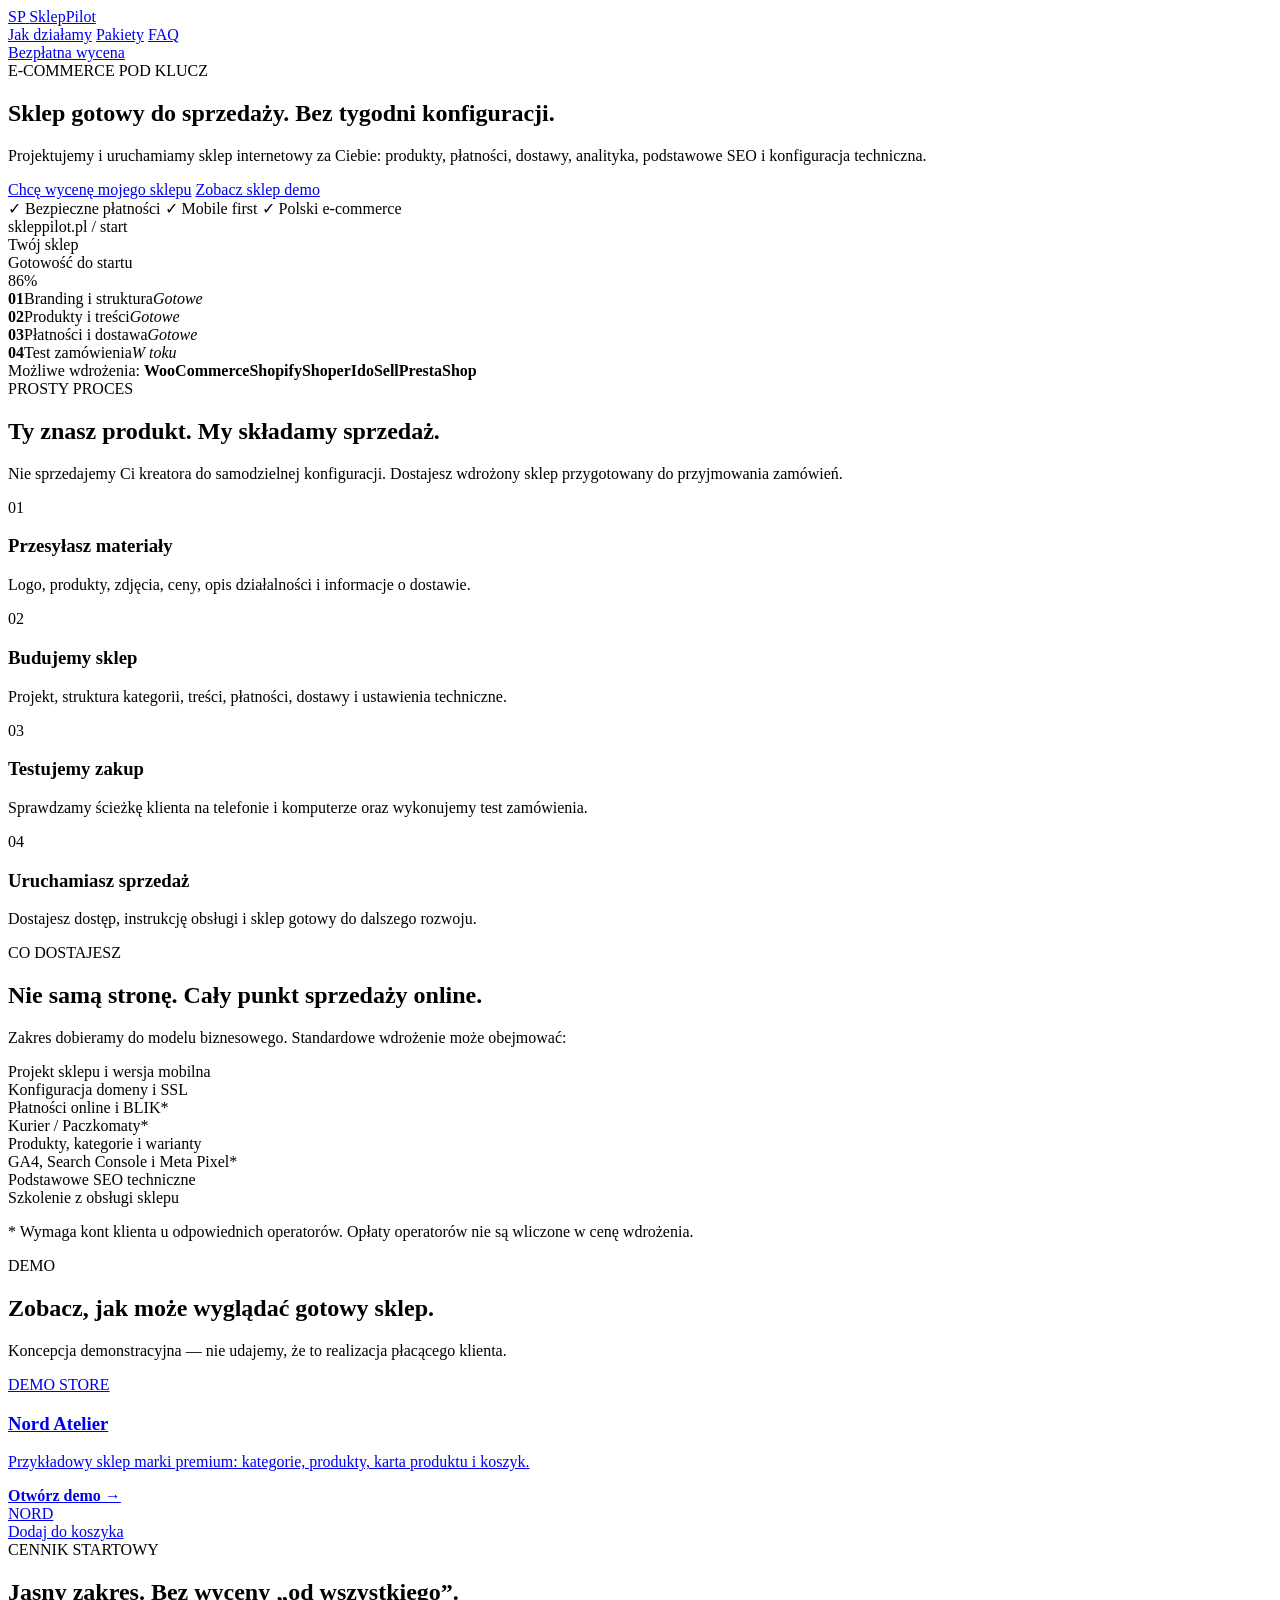
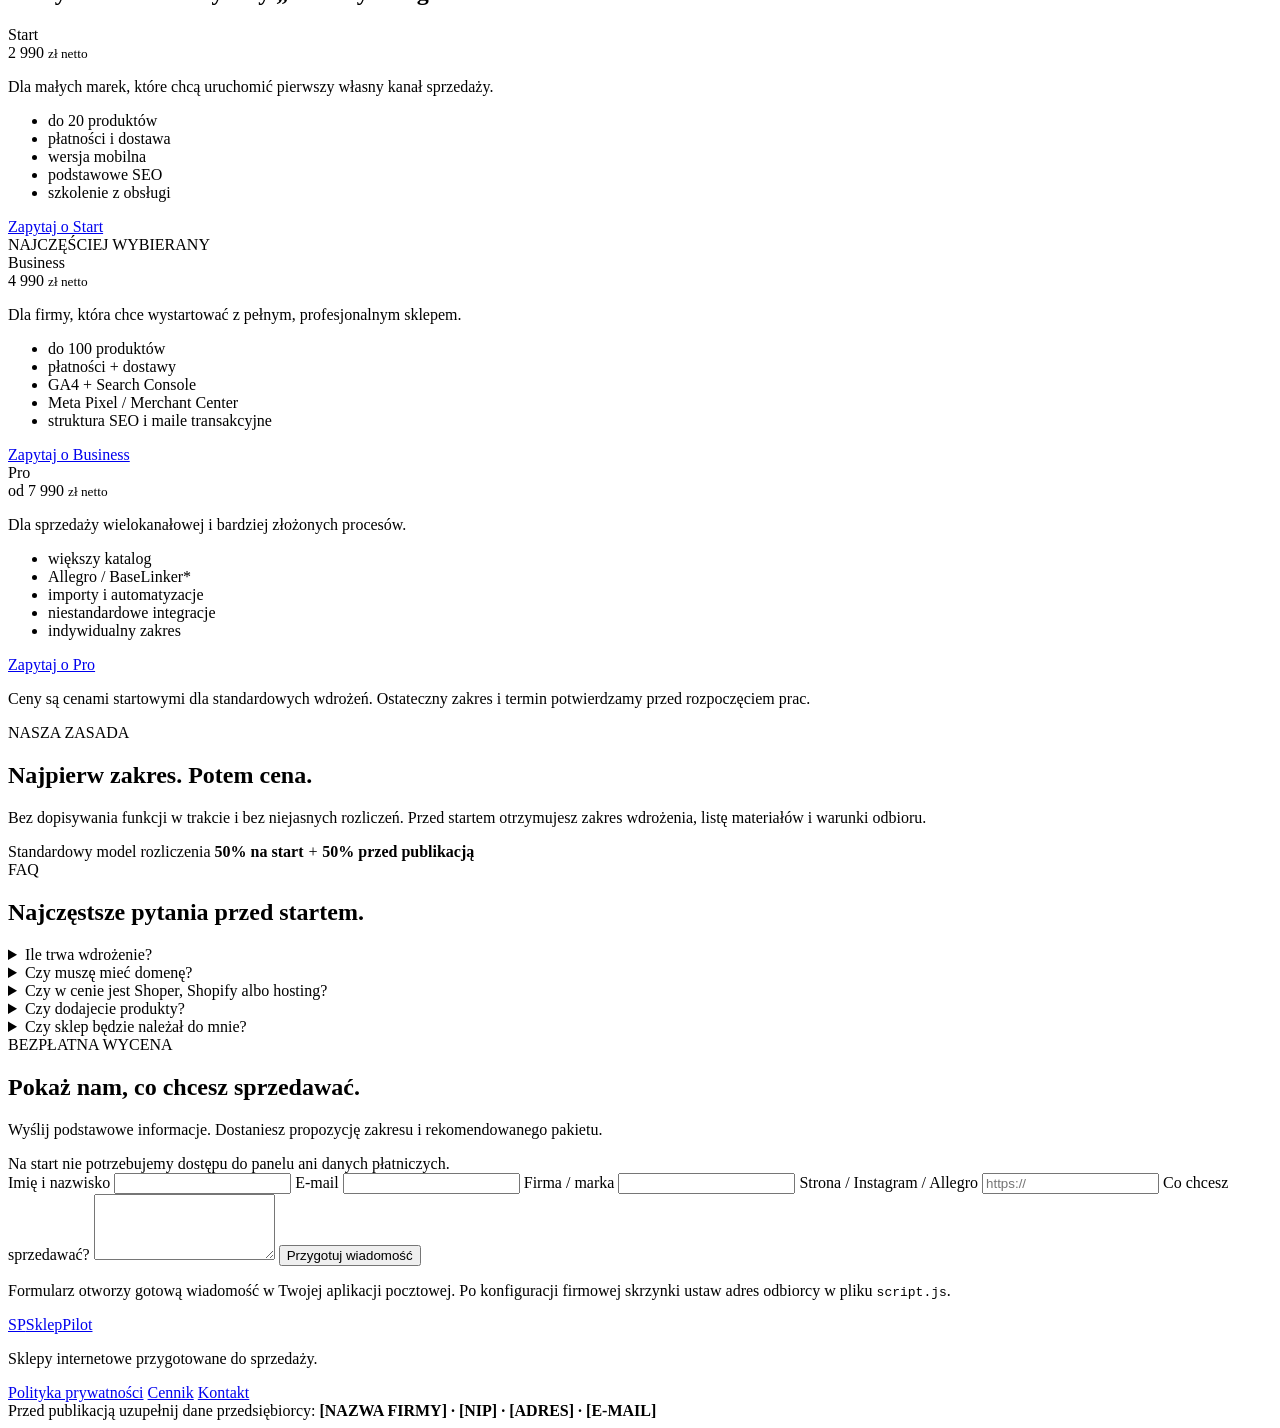
==== index.html @ b21448b1 "Add SklepPilot landing page" ====
<!doctype html>
<html lang="pl">
<head>
  <meta charset="utf-8">
  <meta name="viewport" content="width=device-width, initial-scale=1">
  <title>SklepPilot — sklep internetowy gotowy do sprzedaży</title>
  <meta name="description" content="Uruchamiamy kompletne sklepy internetowe: produkty, płatności, dostawy, analityka i konfiguracja. Ty dostarczasz materiały — my składamy całość.">
  <meta name="theme-color" content="#0b0f19">
  <link rel="stylesheet" href="styles.css">
</head>
<body>
  <header class="nav-wrap">
    <nav class="nav container">
      <a class="brand" href="#top" aria-label="SklepPilot">
        <span class="brand-mark">SP</span>
        <span>SklepPilot</span>
      </a>
      <div class="nav-links">
        <a href="#jak-dziala">Jak działamy</a>
        <a href="#pakiety">Pakiety</a>
        <a href="#faq">FAQ</a>
      </div>
      <a class="btn btn-small" href="#kontakt">Bezpłatna wycena</a>
    </nav>
  </header>

  <main id="top">
    <section class="hero container">
      <div class="hero-copy">
        <div class="eyebrow">E‑COMMERCE POD KLUCZ</div>
        <h1>Sklep gotowy do sprzedaży. <span>Bez tygodni konfiguracji.</span></h1>
        <p class="lead">Projektujemy i uruchamiamy sklep internetowy za Ciebie: produkty, płatności, dostawy, analityka, podstawowe SEO i konfiguracja techniczna.</p>
        <div class="hero-actions">
          <a class="btn" href="#kontakt">Chcę wycenę mojego sklepu</a>
          <a class="btn btn-ghost" href="demo/index.html">Zobacz sklep demo</a>
        </div>
        <div class="trust-row">
          <span>✓ Bezpieczne płatności</span>
          <span>✓ Mobile first</span>
          <span>✓ Polski e‑commerce</span>
        </div>
      </div>
      <div class="hero-card" aria-label="Podgląd procesu">
        <div class="window-bar"><i></i><i></i><i></i><span>skleppilot.pl / start</span></div>
        <div class="dashboard">
          <div class="dash-label">Twój sklep</div>
          <div class="dash-title">Gotowość do startu</div>
          <div class="progress"><span></span></div>
          <div class="percent">86%</div>
          <div class="steps">
            <div><b>01</b><span>Branding i struktura</span><em>Gotowe</em></div>
            <div><b>02</b><span>Produkty i treści</span><em>Gotowe</em></div>
            <div><b>03</b><span>Płatności i dostawa</span><em>Gotowe</em></div>
            <div><b>04</b><span>Test zamówienia</span><em class="accent">W toku</em></div>
          </div>
        </div>
      </div>
    </section>

    <section class="logos-strip">
      <div class="container strip-inner">
        <span>Możliwe wdrożenia:</span>
        <b>WooCommerce</b><b>Shopify</b><b>Shoper</b><b>IdoSell</b><b>PrestaShop</b>
      </div>
    </section>

    <section id="jak-dziala" class="section container">
      <div class="section-head">
        <div class="eyebrow">PROSTY PROCES</div>
        <h2>Ty znasz produkt. My składamy sprzedaż.</h2>
        <p>Nie sprzedajemy Ci kreatora do samodzielnej konfiguracji. Dostajesz wdrożony sklep przygotowany do przyjmowania zamówień.</p>
      </div>
      <div class="process-grid">
        <article>
          <span>01</span>
          <h3>Przesyłasz materiały</h3>
          <p>Logo, produkty, zdjęcia, ceny, opis działalności i informacje o dostawie.</p>
        </article>
        <article>
          <span>02</span>
          <h3>Budujemy sklep</h3>
          <p>Projekt, struktura kategorii, treści, płatności, dostawy i ustawienia techniczne.</p>
        </article>
        <article>
          <span>03</span>
          <h3>Testujemy zakup</h3>
          <p>Sprawdzamy ścieżkę klienta na telefonie i komputerze oraz wykonujemy test zamówienia.</p>
        </article>
        <article>
          <span>04</span>
          <h3>Uruchamiasz sprzedaż</h3>
          <p>Dostajesz dostęp, instrukcję obsługi i sklep gotowy do dalszego rozwoju.</p>
        </article>
      </div>
    </section>

    <section class="section dark-block">
      <div class="container split">
        <div>
          <div class="eyebrow">CO DOSTAJESZ</div>
          <h2>Nie samą stronę. Cały punkt sprzedaży online.</h2>
          <p class="muted">Zakres dobieramy do modelu biznesowego. Standardowe wdrożenie może obejmować:</p>
        </div>
        <div class="features">
          <div>Projekt sklepu i wersja mobilna</div>
          <div>Konfiguracja domeny i SSL</div>
          <div>Płatności online i BLIK*</div>
          <div>Kurier / Paczkomaty*</div>
          <div>Produkty, kategorie i warianty</div>
          <div>GA4, Search Console i Meta Pixel*</div>
          <div>Podstawowe SEO techniczne</div>
          <div>Szkolenie z obsługi sklepu</div>
        </div>
      </div>
      <p class="footnote container">* Wymaga kont klienta u odpowiednich operatorów. Opłaty operatorów nie są wliczone w cenę wdrożenia.</p>
    </section>

    <section class="section container">
      <div class="section-head">
        <div class="eyebrow">DEMO</div>
        <h2>Zobacz, jak może wyglądać gotowy sklep.</h2>
        <p>Koncepcja demonstracyjna — nie udajemy, że to realizacja płacącego klienta.</p>
      </div>
      <a class="demo-card" href="demo/index.html">
        <div>
          <span class="demo-tag">DEMO STORE</span>
          <h3>Nord Atelier</h3>
          <p>Przykładowy sklep marki premium: kategorie, produkty, karta produktu i koszyk.</p>
          <strong>Otwórz demo →</strong>
        </div>
        <div class="demo-phone">
          <div class="phone-pill"></div>
          <div class="phone-title">NORD</div>
          <div class="phone-img"></div>
          <div class="phone-line"></div>
          <div class="phone-line short"></div>
          <div class="phone-btn">Dodaj do koszyka</div>
        </div>
      </a>
    </section>

    <section id="pakiety" class="section container">
      <div class="section-head">
        <div class="eyebrow">CENNIK STARTOWY</div>
        <h2>Jasny zakres. Bez wyceny „od wszystkiego”.</h2>
      </div>
      <div class="pricing">
        <article class="price-card">
          <div class="plan">Start</div>
          <div class="price">2 990 <small>zł netto</small></div>
          <p>Dla małych marek, które chcą uruchomić pierwszy własny kanał sprzedaży.</p>
          <ul>
            <li>do 20 produktów</li>
            <li>płatności i dostawa</li>
            <li>wersja mobilna</li>
            <li>podstawowe SEO</li>
            <li>szkolenie z obsługi</li>
          </ul>
          <a href="#kontakt" class="btn btn-ghost wide">Zapytaj o Start</a>
        </article>

        <article class="price-card featured">
          <div class="ribbon">NAJCZĘŚCIEJ WYBIERANY</div>
          <div class="plan">Business</div>
          <div class="price">4 990 <small>zł netto</small></div>
          <p>Dla firmy, która chce wystartować z pełnym, profesjonalnym sklepem.</p>
          <ul>
            <li>do 100 produktów</li>
            <li>płatności + dostawy</li>
            <li>GA4 + Search Console</li>
            <li>Meta Pixel / Merchant Center</li>
            <li>struktura SEO i maile transakcyjne</li>
          </ul>
          <a href="#kontakt" class="btn wide">Zapytaj o Business</a>
        </article>

        <article class="price-card">
          <div class="plan">Pro</div>
          <div class="price">od 7 990 <small>zł netto</small></div>
          <p>Dla sprzedaży wielokanałowej i bardziej złożonych procesów.</p>
          <ul>
            <li>większy katalog</li>
            <li>Allegro / BaseLinker*</li>
            <li>importy i automatyzacje</li>
            <li>niestandardowe integracje</li>
            <li>indywidualny zakres</li>
          </ul>
          <a href="#kontakt" class="btn btn-ghost wide">Zapytaj o Pro</a>
        </article>
      </div>
      <p class="footnote">Ceny są cenami startowymi dla standardowych wdrożeń. Ostateczny zakres i termin potwierdzamy przed rozpoczęciem prac.</p>
    </section>

    <section class="section container guarantee">
      <div>
        <div class="eyebrow">NASZA ZASADA</div>
        <h2>Najpierw zakres. Potem cena.</h2>
        <p>Bez dopisywania funkcji w trakcie i bez niejasnych rozliczeń. Przed startem otrzymujesz zakres wdrożenia, listę materiałów i warunki odbioru.</p>
      </div>
      <div class="quote-card">
        <span>Standardowy model rozliczenia</span>
        <strong>50% na start</strong>
        <i>+</i>
        <strong>50% przed publikacją</strong>
      </div>
    </section>

    <section id="faq" class="section container">
      <div class="section-head">
        <div class="eyebrow">FAQ</div>
        <h2>Najczęstsze pytania przed startem.</h2>
      </div>
      <div class="faq">
        <details>
          <summary>Ile trwa wdrożenie?</summary>
          <p>Standardowy sklep możemy rozpocząć po otrzymaniu kompletu materiałów. Termin zależy od liczby produktów, integracji i szybkości akceptacji. Nie obiecujemy sztucznego „sklepu w 24h”, jeśli zakres tego nie pozwala.</p>
        </details>
        <details>
          <summary>Czy muszę mieć domenę?</summary>
          <p>Do sprzedaży rekomendujemy własną domenę. Jeśli jej nie masz, pomagamy ją podłączyć. Koszt rejestracji i odnowienia domeny jest po stronie klienta.</p>
        </details>
        <details>
          <summary>Czy w cenie jest Shoper, Shopify albo hosting?</summary>
          <p>Opłaty abonamentowe platform, hostingu, domeny, operatora płatności i zewnętrznych aplikacji są rozliczane osobno. Dobieramy rozwiązanie tak, żeby klient znał koszty przed startem.</p>
        </details>
        <details>
          <summary>Czy dodajecie produkty?</summary>
          <p>Tak — w ramach limitu wybranego pakietu, na podstawie materiałów przekazanych przez klienta. Przy większych katalogach przygotowujemy osobną wycenę importu.</p>
        </details>
        <details>
          <summary>Czy sklep będzie należał do mnie?</summary>
          <p>Konta u operatorów, domena i kluczowe dostępy powinny być zakładane na dane klienta. Szczegóły własności kodu i elementów licencyjnych określa umowa dla konkretnej technologii.</p>
        </details>
      </div>
    </section>

    <section id="kontakt" class="section contact-wrap">
      <div class="container contact-grid">
        <div>
          <div class="eyebrow">BEZPŁATNA WYCENA</div>
          <h2>Pokaż nam, co chcesz sprzedawać.</h2>
          <p>Wyślij podstawowe informacje. Dostaniesz propozycję zakresu i rekomendowanego pakietu.</p>
          <div class="mini-note">Na start nie potrzebujemy dostępu do panelu ani danych płatniczych.</div>
        </div>
        <form id="leadForm" class="lead-form">
          <label>Imię i nazwisko
            <input name="name" required autocomplete="name">
          </label>
          <label>E-mail
            <input type="email" name="email" required autocomplete="email">
          </label>
          <label>Firma / marka
            <input name="company" autocomplete="organization">
          </label>
          <label>Strona / Instagram / Allegro
            <input name="url" type="url" placeholder="https://">
          </label>
          <label>Co chcesz sprzedawać?
            <textarea name="message" rows="4" required></textarea>
          </label>
          <button class="btn wide" type="submit">Przygotuj wiadomość</button>
          <p class="form-note">Formularz otworzy gotową wiadomość w Twojej aplikacji pocztowej. Po konfiguracji firmowej skrzynki ustaw adres odbiorcy w pliku <code>script.js</code>.</p>
        </form>
      </div>
    </section>
  </main>

  <footer class="footer">
    <div class="container footer-row">
      <div>
        <a class="brand" href="#top"><span class="brand-mark">SP</span><span>SklepPilot</span></a>
        <p>Sklepy internetowe przygotowane do sprzedaży.</p>
      </div>
      <div class="footer-links">
        <a href="privacy.html">Polityka prywatności</a>
        <a href="#pakiety">Cennik</a>
        <a href="#kontakt">Kontakt</a>
      </div>
    </div>
    <div class="container legal-placeholder">
      Przed publikacją uzupełnij dane przedsiębiorcy: <strong>[NAZWA FIRMY] · [NIP] · [ADRES] · [E‑MAIL]</strong>
    </div>
  </footer>

  <script src="script.js"></script>
</body>
</html>
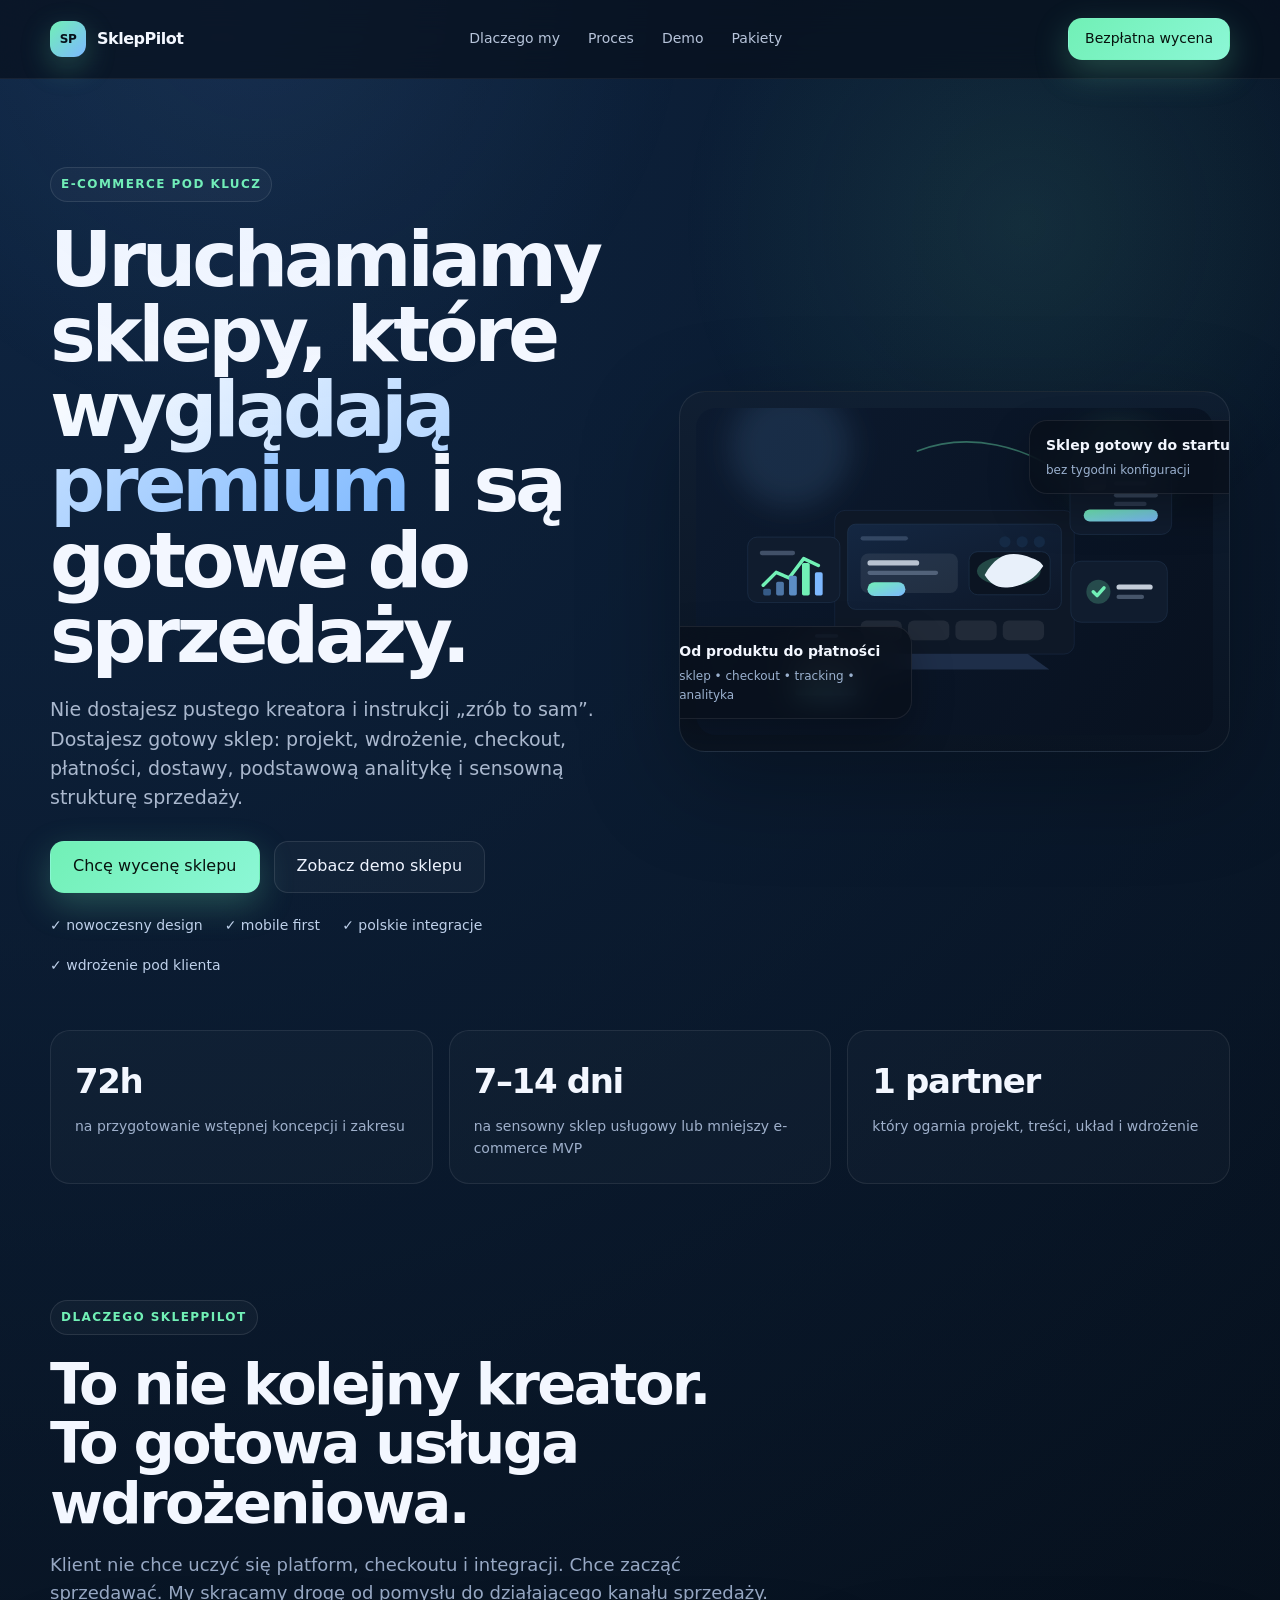
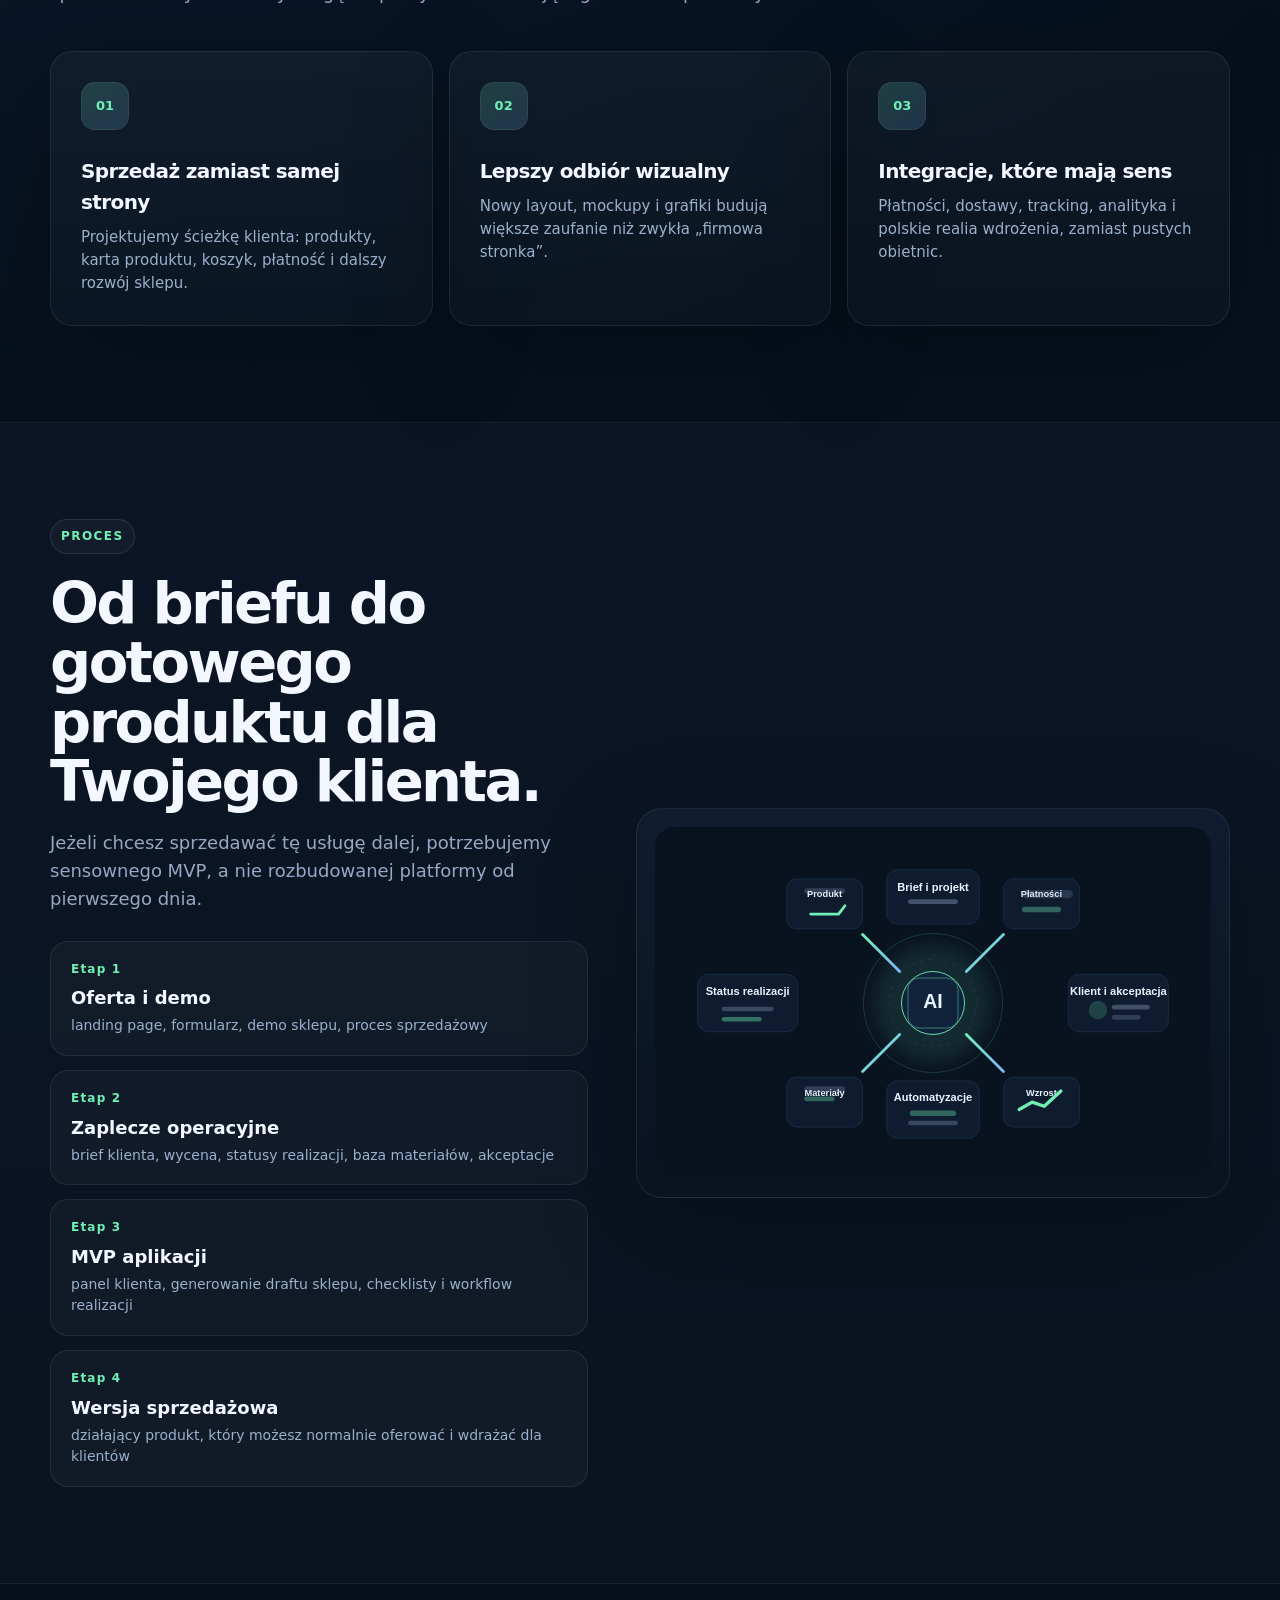
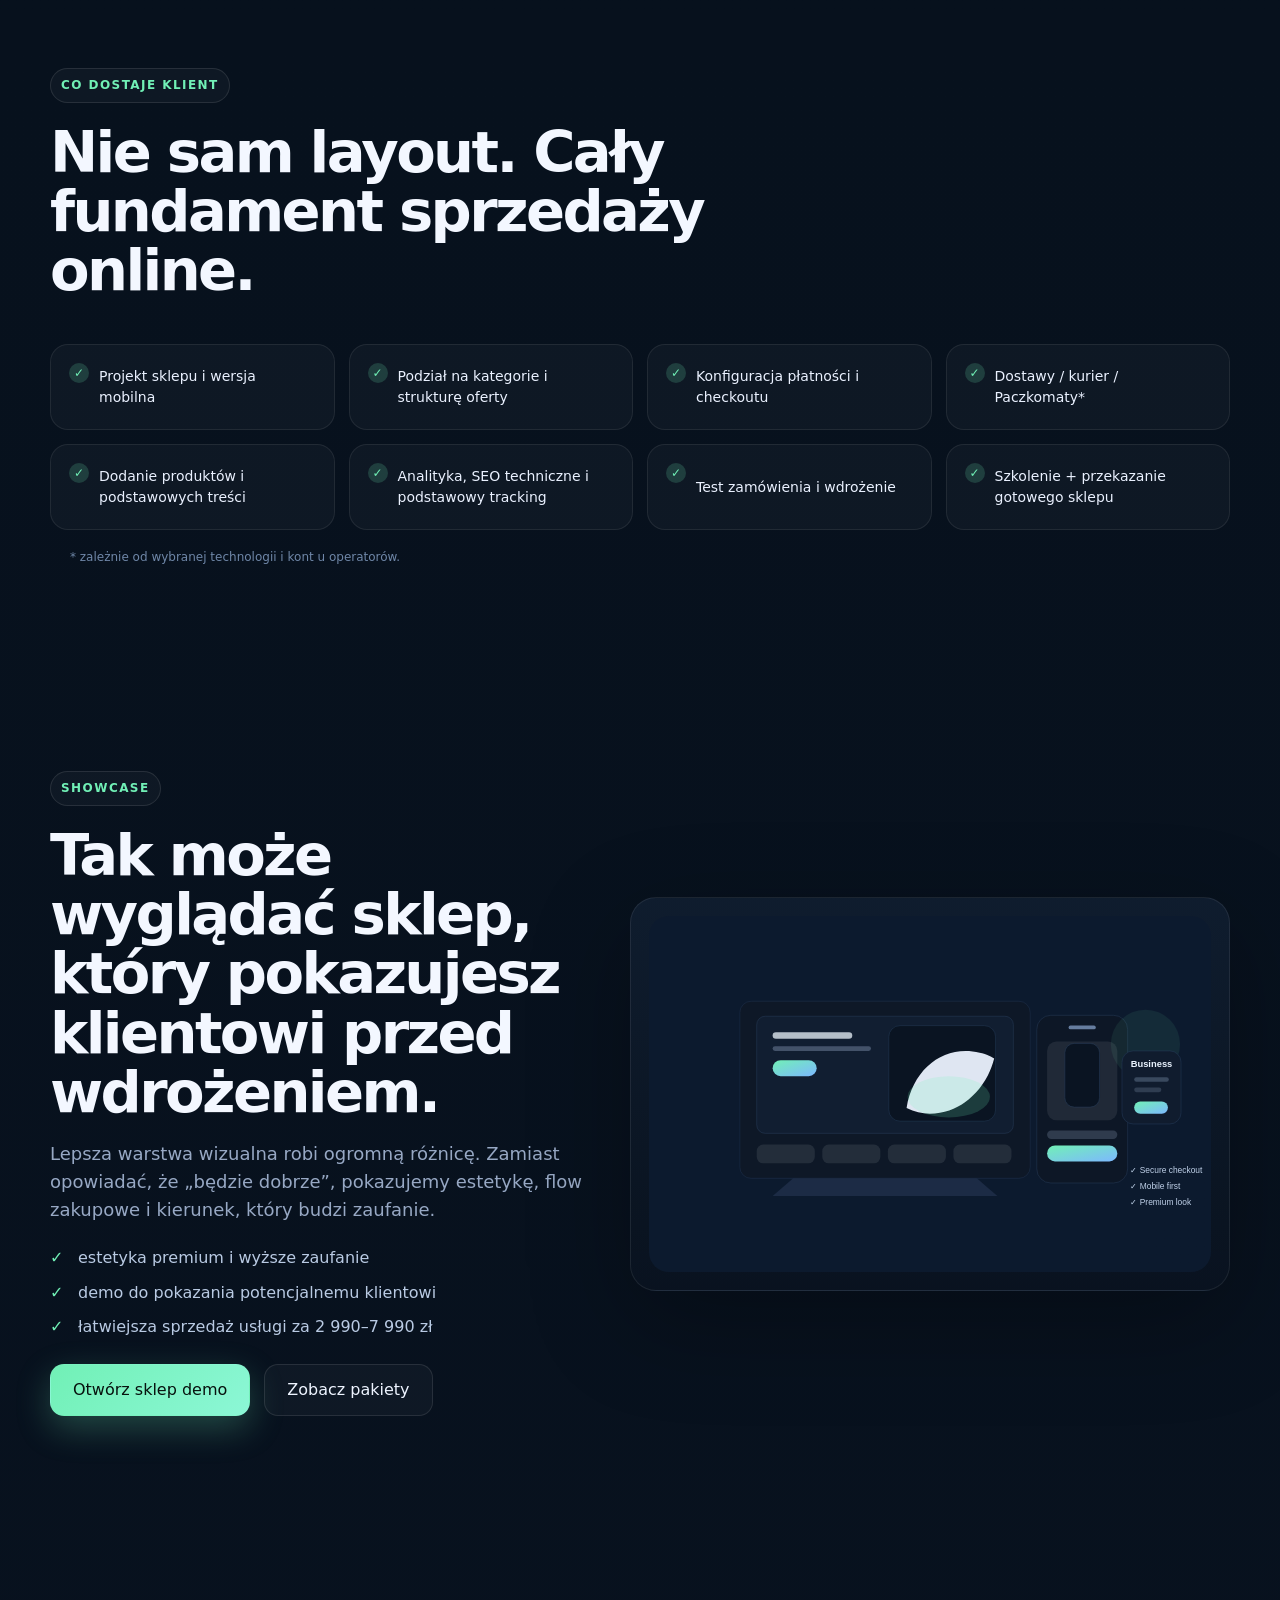
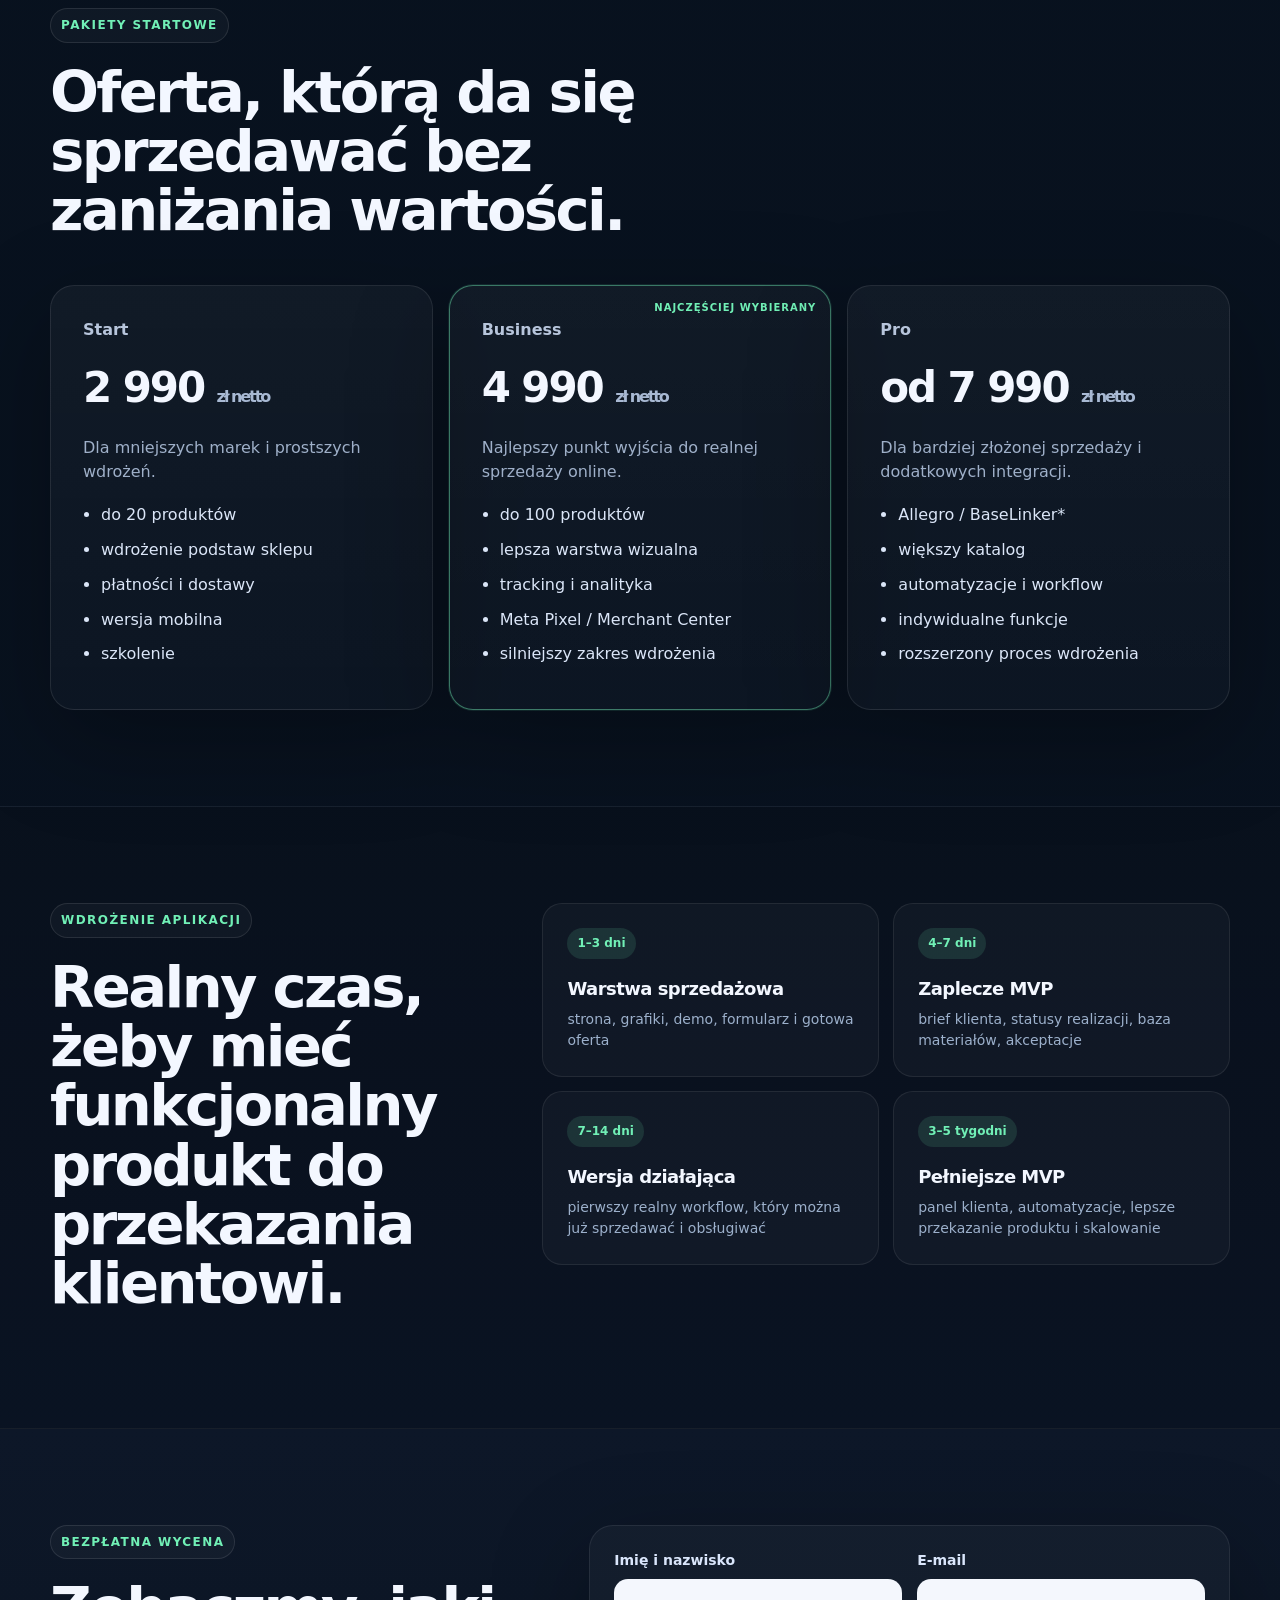
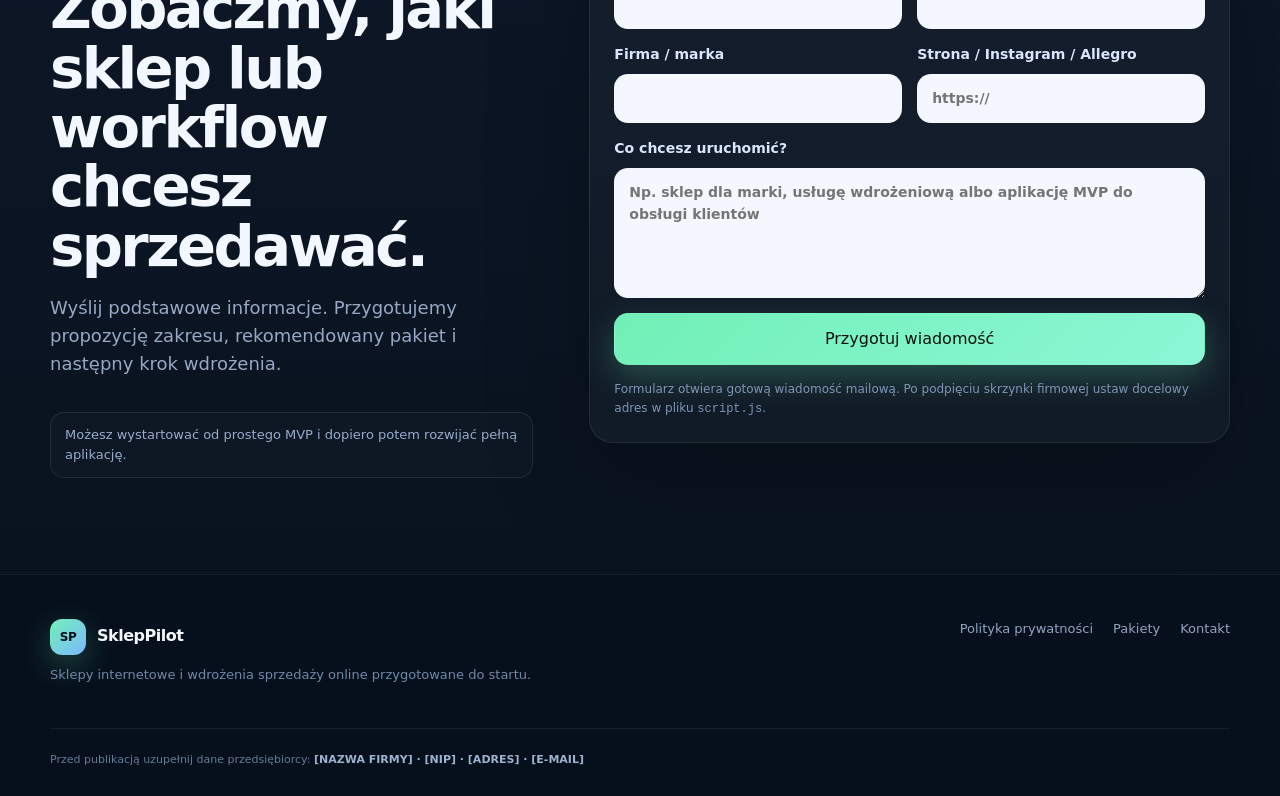
==== commit 6ec1abc8: "Rebuild SklepPilot landing page" ====
--- a/index.html
+++ b/index.html
@@ -1,287 +1 @@
-<!doctype html>
-<html lang="pl">
-<head>
-  <meta charset="utf-8">
-  <meta name="viewport" content="width=device-width, initial-scale=1">
-  <title>SklepPilot — sklep internetowy gotowy do sprzedaży</title>
-  <meta name="description" content="Uruchamiamy kompletne sklepy internetowe: produkty, płatności, dostawy, analityka i konfiguracja. Ty dostarczasz materiały — my składamy całość.">
-  <meta name="theme-color" content="#0b0f19">
-  <link rel="stylesheet" href="styles.css">
-</head>
-<body>
-  <header class="nav-wrap">
-    <nav class="nav container">
-      <a class="brand" href="#top" aria-label="SklepPilot">
-        <span class="brand-mark">SP</span>
-        <span>SklepPilot</span>
-      </a>
-      <div class="nav-links">
-        <a href="#jak-dziala">Jak działamy</a>
-        <a href="#pakiety">Pakiety</a>
-        <a href="#faq">FAQ</a>
-      </div>
-      <a class="btn btn-small" href="#kontakt">Bezpłatna wycena</a>
-    </nav>
-  </header>
-
-  <main id="top">
-    <section class="hero container">
-      <div class="hero-copy">
-        <div class="eyebrow">E‑COMMERCE POD KLUCZ</div>
-        <h1>Sklep gotowy do sprzedaży. <span>Bez tygodni konfiguracji.</span></h1>
-        <p class="lead">Projektujemy i uruchamiamy sklep internetowy za Ciebie: produkty, płatności, dostawy, analityka, podstawowe SEO i konfiguracja techniczna.</p>
-        <div class="hero-actions">
-          <a class="btn" href="#kontakt">Chcę wycenę mojego sklepu</a>
-          <a class="btn btn-ghost" href="demo/index.html">Zobacz sklep demo</a>
-        </div>
-        <div class="trust-row">
-          <span>✓ Bezpieczne płatności</span>
-          <span>✓ Mobile first</span>
-          <span>✓ Polski e‑commerce</span>
-        </div>
-      </div>
-      <div class="hero-card" aria-label="Podgląd procesu">
-        <div class="window-bar"><i></i><i></i><i></i><span>skleppilot.pl / start</span></div>
-        <div class="dashboard">
-          <div class="dash-label">Twój sklep</div>
-          <div class="dash-title">Gotowość do startu</div>
-          <div class="progress"><span></span></div>
-          <div class="percent">86%</div>
-          <div class="steps">
-            <div><b>01</b><span>Branding i struktura</span><em>Gotowe</em></div>
-            <div><b>02</b><span>Produkty i treści</span><em>Gotowe</em></div>
-            <div><b>03</b><span>Płatności i dostawa</span><em>Gotowe</em></div>
-            <div><b>04</b><span>Test zamówienia</span><em class="accent">W toku</em></div>
-          </div>
-        </div>
-      </div>
-    </section>
-
-    <section class="logos-strip">
-      <div class="container strip-inner">
-        <span>Możliwe wdrożenia:</span>
-        <b>WooCommerce</b><b>Shopify</b><b>Shoper</b><b>IdoSell</b><b>PrestaShop</b>
-      </div>
-    </section>
-
-    <section id="jak-dziala" class="section container">
-      <div class="section-head">
-        <div class="eyebrow">PROSTY PROCES</div>
-        <h2>Ty znasz produkt. My składamy sprzedaż.</h2>
-        <p>Nie sprzedajemy Ci kreatora do samodzielnej konfiguracji. Dostajesz wdrożony sklep przygotowany do przyjmowania zamówień.</p>
-      </div>
-      <div class="process-grid">
-        <article>
-          <span>01</span>
-          <h3>Przesyłasz materiały</h3>
-          <p>Logo, produkty, zdjęcia, ceny, opis działalności i informacje o dostawie.</p>
-        </article>
-        <article>
-          <span>02</span>
-          <h3>Budujemy sklep</h3>
-          <p>Projekt, struktura kategorii, treści, płatności, dostawy i ustawienia techniczne.</p>
-        </article>
-        <article>
-          <span>03</span>
-          <h3>Testujemy zakup</h3>
-          <p>Sprawdzamy ścieżkę klienta na telefonie i komputerze oraz wykonujemy test zamówienia.</p>
-        </article>
-        <article>
-          <span>04</span>
-          <h3>Uruchamiasz sprzedaż</h3>
-          <p>Dostajesz dostęp, instrukcję obsługi i sklep gotowy do dalszego rozwoju.</p>
-        </article>
-      </div>
-    </section>
-
-    <section class="section dark-block">
-      <div class="container split">
-        <div>
-          <div class="eyebrow">CO DOSTAJESZ</div>
-          <h2>Nie samą stronę. Cały punkt sprzedaży online.</h2>
-          <p class="muted">Zakres dobieramy do modelu biznesowego. Standardowe wdrożenie może obejmować:</p>
-        </div>
-        <div class="features">
-          <div>Projekt sklepu i wersja mobilna</div>
-          <div>Konfiguracja domeny i SSL</div>
-          <div>Płatności online i BLIK*</div>
-          <div>Kurier / Paczkomaty*</div>
-          <div>Produkty, kategorie i warianty</div>
-          <div>GA4, Search Console i Meta Pixel*</div>
-          <div>Podstawowe SEO techniczne</div>
-          <div>Szkolenie z obsługi sklepu</div>
-        </div>
-      </div>
-      <p class="footnote container">* Wymaga kont klienta u odpowiednich operatorów. Opłaty operatorów nie są wliczone w cenę wdrożenia.</p>
-    </section>
-
-    <section class="section container">
-      <div class="section-head">
-        <div class="eyebrow">DEMO</div>
-        <h2>Zobacz, jak może wyglądać gotowy sklep.</h2>
-        <p>Koncepcja demonstracyjna — nie udajemy, że to realizacja płacącego klienta.</p>
-      </div>
-      <a class="demo-card" href="demo/index.html">
-        <div>
-          <span class="demo-tag">DEMO STORE</span>
-          <h3>Nord Atelier</h3>
-          <p>Przykładowy sklep marki premium: kategorie, produkty, karta produktu i koszyk.</p>
-          <strong>Otwórz demo →</strong>
-        </div>
-        <div class="demo-phone">
-          <div class="phone-pill"></div>
-          <div class="phone-title">NORD</div>
-          <div class="phone-img"></div>
-          <div class="phone-line"></div>
-          <div class="phone-line short"></div>
-          <div class="phone-btn">Dodaj do koszyka</div>
-        </div>
-      </a>
-    </section>
-
-    <section id="pakiety" class="section container">
-      <div class="section-head">
-        <div class="eyebrow">CENNIK STARTOWY</div>
-        <h2>Jasny zakres. Bez wyceny „od wszystkiego”.</h2>
-      </div>
-      <div class="pricing">
-        <article class="price-card">
-          <div class="plan">Start</div>
-          <div class="price">2 990 <small>zł netto</small></div>
-          <p>Dla małych marek, które chcą uruchomić pierwszy własny kanał sprzedaży.</p>
-          <ul>
-            <li>do 20 produktów</li>
-            <li>płatności i dostawa</li>
-            <li>wersja mobilna</li>
-            <li>podstawowe SEO</li>
-            <li>szkolenie z obsługi</li>
-          </ul>
-          <a href="#kontakt" class="btn btn-ghost wide">Zapytaj o Start</a>
-        </article>
-
-        <article class="price-card featured">
-          <div class="ribbon">NAJCZĘŚCIEJ WYBIERANY</div>
-          <div class="plan">Business</div>
-          <div class="price">4 990 <small>zł netto</small></div>
-          <p>Dla firmy, która chce wystartować z pełnym, profesjonalnym sklepem.</p>
-          <ul>
-            <li>do 100 produktów</li>
-            <li>płatności + dostawy</li>
-            <li>GA4 + Search Console</li>
-            <li>Meta Pixel / Merchant Center</li>
-            <li>struktura SEO i maile transakcyjne</li>
-          </ul>
-          <a href="#kontakt" class="btn wide">Zapytaj o Business</a>
-        </article>
-
-        <article class="price-card">
-          <div class="plan">Pro</div>
-          <div class="price">od 7 990 <small>zł netto</small></div>
-          <p>Dla sprzedaży wielokanałowej i bardziej złożonych procesów.</p>
-          <ul>
-            <li>większy katalog</li>
-            <li>Allegro / BaseLinker*</li>
-            <li>importy i automatyzacje</li>
-            <li>niestandardowe integracje</li>
-            <li>indywidualny zakres</li>
-          </ul>
-          <a href="#kontakt" class="btn btn-ghost wide">Zapytaj o Pro</a>
-        </article>
-      </div>
-      <p class="footnote">Ceny są cenami startowymi dla standardowych wdrożeń. Ostateczny zakres i termin potwierdzamy przed rozpoczęciem prac.</p>
-    </section>
-
-    <section class="section container guarantee">
-      <div>
-        <div class="eyebrow">NASZA ZASADA</div>
-        <h2>Najpierw zakres. Potem cena.</h2>
-        <p>Bez dopisywania funkcji w trakcie i bez niejasnych rozliczeń. Przed startem otrzymujesz zakres wdrożenia, listę materiałów i warunki odbioru.</p>
-      </div>
-      <div class="quote-card">
-        <span>Standardowy model rozliczenia</span>
-        <strong>50% na start</strong>
-        <i>+</i>
-        <strong>50% przed publikacją</strong>
-      </div>
-    </section>
-
-    <section id="faq" class="section container">
-      <div class="section-head">
-        <div class="eyebrow">FAQ</div>
-        <h2>Najczęstsze pytania przed startem.</h2>
-      </div>
-      <div class="faq">
-        <details>
-          <summary>Ile trwa wdrożenie?</summary>
-          <p>Standardowy sklep możemy rozpocząć po otrzymaniu kompletu materiałów. Termin zależy od liczby produktów, integracji i szybkości akceptacji. Nie obiecujemy sztucznego „sklepu w 24h”, jeśli zakres tego nie pozwala.</p>
-        </details>
-        <details>
-          <summary>Czy muszę mieć domenę?</summary>
-          <p>Do sprzedaży rekomendujemy własną domenę. Jeśli jej nie masz, pomagamy ją podłączyć. Koszt rejestracji i odnowienia domeny jest po stronie klienta.</p>
-        </details>
-        <details>
-          <summary>Czy w cenie jest Shoper, Shopify albo hosting?</summary>
-          <p>Opłaty abonamentowe platform, hostingu, domeny, operatora płatności i zewnętrznych aplikacji są rozliczane osobno. Dobieramy rozwiązanie tak, żeby klient znał koszty przed startem.</p>
-        </details>
-        <details>
-          <summary>Czy dodajecie produkty?</summary>
-          <p>Tak — w ramach limitu wybranego pakietu, na podstawie materiałów przekazanych przez klienta. Przy większych katalogach przygotowujemy osobną wycenę importu.</p>
-        </details>
-        <details>
-          <summary>Czy sklep będzie należał do mnie?</summary>
-          <p>Konta u operatorów, domena i kluczowe dostępy powinny być zakładane na dane klienta. Szczegóły własności kodu i elementów licencyjnych określa umowa dla konkretnej technologii.</p>
-        </details>
-      </div>
-    </section>
-
-    <section id="kontakt" class="section contact-wrap">
-      <div class="container contact-grid">
-        <div>
-          <div class="eyebrow">BEZPŁATNA WYCENA</div>
-          <h2>Pokaż nam, co chcesz sprzedawać.</h2>
-          <p>Wyślij podstawowe informacje. Dostaniesz propozycję zakresu i rekomendowanego pakietu.</p>
-          <div class="mini-note">Na start nie potrzebujemy dostępu do panelu ani danych płatniczych.</div>
-        </div>
-        <form id="leadForm" class="lead-form">
-          <label>Imię i nazwisko
-            <input name="name" required autocomplete="name">
-          </label>
-          <label>E-mail
-            <input type="email" name="email" required autocomplete="email">
-          </label>
-          <label>Firma / marka
-            <input name="company" autocomplete="organization">
-          </label>
-          <label>Strona / Instagram / Allegro
-            <input name="url" type="url" placeholder="https://">
-          </label>
-          <label>Co chcesz sprzedawać?
-            <textarea name="message" rows="4" required></textarea>
-          </label>
-          <button class="btn wide" type="submit">Przygotuj wiadomość</button>
-          <p class="form-note">Formularz otworzy gotową wiadomość w Twojej aplikacji pocztowej. Po konfiguracji firmowej skrzynki ustaw adres odbiorcy w pliku <code>script.js</code>.</p>
-        </form>
-      </div>
-    </section>
-  </main>
-
-  <footer class="footer">
-    <div class="container footer-row">
-      <div>
-        <a class="brand" href="#top"><span class="brand-mark">SP</span><span>SklepPilot</span></a>
-        <p>Sklepy internetowe przygotowane do sprzedaży.</p>
-      </div>
-      <div class="footer-links">
-        <a href="privacy.html">Polityka prywatności</a>
-        <a href="#pakiety">Cennik</a>
-        <a href="#kontakt">Kontakt</a>
-      </div>
-    </div>
-    <div class="container legal-placeholder">
-      Przed publikacją uzupełnij dane przedsiębiorcy: <strong>[NAZWA FIRMY] · [NIP] · [ADRES] · [E‑MAIL]</strong>
-    </div>
-  </footer>
-
-  <script src="script.js"></script>
-</body>
-</html>
+<!doctype html><html lang="pl"><head><meta charset="utf-8"><meta name="viewport" content="width=device-width, initial-scale=1"><title>SklepPilot — sklepy internetowe gotowe do sprzedaży</title><meta name="description" content="Projektujemy i wdrażamy nowoczesne sklepy internetowe: sprzedaż, płatności, dostawy, analityka i start sklepu pod klucz."><meta name="theme-color" content="#08111f"><link rel="stylesheet" href="styles.css"></head><body><div class="page-shell"></div><header class="nav-wrap"><nav class="nav container"><a class="brand" href="#top" aria-label="SklepPilot"><span class="brand-mark">SP</span><span>SklepPilot</span></a><div class="nav-links"><a href="#why">Dlaczego my</a><a href="#process">Proces</a><a href="#showcase">Demo</a><a href="#pricing">Pakiety</a></div><a class="btn btn-small" href="#contact">Bezpłatna wycena</a></nav></header><main id="top"><section class="hero container"><div class="hero-copy"><div class="eyebrow">E-COMMERCE POD KLUCZ</div><h1>Uruchamiamy sklepy, które <span>wyglądają premium</span> i są gotowe do sprzedaży.</h1><p class="lead">Nie dostajesz pustego kreatora i instrukcji „zrób to sam”. Dostajesz gotowy sklep: projekt, wdrożenie, checkout, płatności, dostawy, podstawową analitykę i sensowną strukturę sprzedaży.</p><div class="hero-actions"><a class="btn" href="#contact">Chcę wycenę sklepu</a><a class="btn btn-ghost" href="demo/index.html">Zobacz demo sklepu</a></div><div class="trust-row"><span>✓ nowoczesny design</span><span>✓ mobile first</span><span>✓ polskie integracje</span><span>✓ wdrożenie pod klienta</span></div></div><div class="hero-visual glass-card"><img src="assets/hero.svg" alt="Nowoczesny ekosystem sklepu internetowego na laptopie i smartfonie"><div class="hero-float hero-float-left"><strong>Od produktu do płatności</strong><span>sklep • checkout • tracking • analityka</span></div><div class="hero-float hero-float-right"><strong>Sklep gotowy do startu</strong><span>bez tygodni konfiguracji</span></div></div></section><section class="stats container"><div class="stat-card"><strong>72h</strong><span>na przygotowanie wstępnej koncepcji i zakresu</span></div><div class="stat-card"><strong>7–14 dni</strong><span>na sensowny sklep usługowy lub mniejszy e-commerce MVP</span></div><div class="stat-card"><strong>1 partner</strong><span>który ogarnia projekt, treści, układ i wdrożenie</span></div></section><section id="why" class="section container"><div class="section-head narrow"><div class="eyebrow">DLACZEGO SKLEPPILOT</div><h2>To nie kolejny kreator. To gotowa usługa wdrożeniowa.</h2><p>Klient nie chce uczyć się platform, checkoutu i integracji. Chce zacząć sprzedawać. My skracamy drogę od pomysłu do działającego kanału sprzedaży.</p></div><div class="feature-grid"><article class="feature-card"><div class="icon">01</div><h3>Sprzedaż zamiast samej strony</h3><p>Projektujemy ścieżkę klienta: produkty, karta produktu, koszyk, płatność i dalszy rozwój sklepu.</p></article><article class="feature-card"><div class="icon">02</div><h3>Lepszy odbiór wizualny</h3><p>Nowy layout, mockupy i grafiki budują większe zaufanie niż zwykła „firmowa stronka”.</p></article><article class="feature-card"><div class="icon">03</div><h3>Integracje, które mają sens</h3><p>Płatności, dostawy, tracking, analityka i polskie realia wdrożenia, zamiast pustych obietnic.</p></article></div></section><section id="process" class="section dark-section"><div class="container split split-large"><div><div class="eyebrow">PROCES</div><h2>Od briefu do gotowego produktu dla Twojego klienta.</h2><p class="muted">Jeżeli chcesz sprzedawać tę usługę dalej, potrzebujemy sensownego MVP, a nie rozbudowanej platformy od pierwszego dnia.</p><div class="timeline-list"><div><b>Etap 1</b><strong>Oferta i demo</strong><span>landing page, formularz, demo sklepu, proces sprzedażowy</span></div><div><b>Etap 2</b><strong>Zaplecze operacyjne</strong><span>brief klienta, wycena, statusy realizacji, baza materiałów, akceptacje</span></div><div><b>Etap 3</b><strong>MVP aplikacji</strong><span>panel klienta, generowanie draftu sklepu, checklisty i workflow realizacji</span></div><div><b>Etap 4</b><strong>Wersja sprzedażowa</strong><span>działający produkt, który możesz normalnie oferować i wdrażać dla klientów</span></div></div></div><div class="visual-card glass-card"><img src="assets/workflow.svg" alt="Schemat automatyzacji AI i procesu wdrożenia sklepu"></div></div></section><section class="section container service-block"><div class="section-head narrow"><div class="eyebrow">CO DOSTAJE KLIENT</div><h2>Nie sam layout. Cały fundament sprzedaży online.</h2></div><div class="service-grid"><div class="service-item">Projekt sklepu i wersja mobilna</div><div class="service-item">Podział na kategorie i strukturę oferty</div><div class="service-item">Konfiguracja płatności i checkoutu</div><div class="service-item">Dostawy / kurier / Paczkomaty*</div><div class="service-item">Dodanie produktów i podstawowych treści</div><div class="service-item">Analityka, SEO techniczne i podstawowy tracking</div><div class="service-item">Test zamówienia i wdrożenie</div><div class="service-item">Szkolenie + przekazanie gotowego sklepu</div></div><p class="footnote container">* zależnie od wybranej technologii i kont u operatorów.</p></section><section id="showcase" class="section container showcase-grid"><div class="showcase-copy"><div class="eyebrow">SHOWCASE</div><h2>Tak może wyglądać sklep, który pokazujesz klientowi przed wdrożeniem.</h2><p>Lepsza warstwa wizualna robi ogromną różnicę. Zamiast opowiadać, że „będzie dobrze”, pokazujemy estetykę, flow zakupowe i kierunek, który budzi zaufanie.</p><ul class="check-list"><li>estetyka premium i wyższe zaufanie</li><li>demo do pokazania potencjalnemu klientowi</li><li>łatwiejsza sprzedaż usługi za 2 990–7 990 zł</li></ul><div class="hero-actions compact"><a class="btn" href="demo/index.html">Otwórz sklep demo</a><a class="btn btn-ghost" href="#pricing">Zobacz pakiety</a></div></div><div class="visual-card glass-card"><img src="assets/showcase.svg" alt="Elegancki mockup sklepu internetowego na laptopie i telefonie"></div></section><section id="pricing" class="section container"><div class="section-head narrow"><div class="eyebrow">PAKIETY STARTOWE</div><h2>Oferta, którą da się sprzedawać bez zaniżania wartości.</h2></div><div class="pricing"><article class="price-card"><div class="plan">Start</div><div class="price">2 990 <small>zł netto</small></div><p>Dla mniejszych marek i prostszych wdrożeń.</p><ul><li>do 20 produktów</li><li>wdrożenie podstaw sklepu</li><li>płatności i dostawy</li><li>wersja mobilna</li><li>szkolenie</li></ul></article><article class="price-card featured"><div class="ribbon">NAJCZĘŚCIEJ WYBIERANY</div><div class="plan">Business</div><div class="price">4 990 <small>zł netto</small></div><p>Najlepszy punkt wyjścia do realnej sprzedaży online.</p><ul><li>do 100 produktów</li><li>lepsza warstwa wizualna</li><li>tracking i analityka</li><li>Meta Pixel / Merchant Center</li><li>silniejszy zakres wdrożenia</li></ul></article><article class="price-card"><div class="plan">Pro</div><div class="price">od 7 990 <small>zł netto</small></div><p>Dla bardziej złożonej sprzedaży i dodatkowych integracji.</p><ul><li>Allegro / BaseLinker*</li><li>większy katalog</li><li>automatyzacje i workflow</li><li>indywidualne funkcje</li><li>rozszerzony proces wdrożenia</li></ul></article></div></section><section class="section roadmap-band"><div class="container roadmap-grid"><div><div class="eyebrow">WDROŻENIE APLIKACJI</div><h2>Realny czas, żeby mieć funkcjonalny produkt do przekazania klientowi.</h2></div><div class="roadmap-cards"><article><span>1–3 dni</span><h3>Warstwa sprzedażowa</h3><p>strona, grafiki, demo, formularz i gotowa oferta</p></article><article><span>4–7 dni</span><h3>Zaplecze MVP</h3><p>brief klienta, statusy realizacji, baza materiałów, akceptacje</p></article><article><span>7–14 dni</span><h3>Wersja działająca</h3><p>pierwszy realny workflow, który można już sprzedawać i obsługiwać</p></article><article><span>3–5 tygodni</span><h3>Pełniejsze MVP</h3><p>panel klienta, automatyzacje, lepsze przekazanie produktu i skalowanie</p></article></div></div></section><section id="contact" class="section contact-wrap"><div class="container contact-grid"><div><div class="eyebrow">BEZPŁATNA WYCENA</div><h2>Zobaczmy, jaki sklep lub workflow chcesz sprzedawać.</h2><p>Wyślij podstawowe informacje. Przygotujemy propozycję zakresu, rekomendowany pakiet i następny krok wdrożenia.</p><div class="mini-note">Możesz wystartować od prostego MVP i dopiero potem rozwijać pełną aplikację.</div></div><form id="leadForm" class="lead-form"><label>Imię i nazwisko<input name="name" required autocomplete="name"></label><label>E-mail<input type="email" name="email" required autocomplete="email"></label><label>Firma / marka<input name="company" autocomplete="organization"></label><label>Strona / Instagram / Allegro<input name="url" type="url" placeholder="https://"></label><label class="full">Co chcesz uruchomić?<textarea name="message" rows="4" required placeholder="Np. sklep dla marki, usługę wdrożeniową albo aplikację MVP do obsługi klientów"></textarea></label><button class="btn wide full" type="submit">Przygotuj wiadomość</button><p class="form-note full">Formularz otwiera gotową wiadomość mailową. Po podpięciu skrzynki firmowej ustaw docelowy adres w pliku <code>script.js</code>.</p></form></div></section></main><footer class="footer"><div class="container footer-row"><div><a class="brand" href="#top"><span class="brand-mark">SP</span><span>SklepPilot</span></a><p>Sklepy internetowe i wdrożenia sprzedaży online przygotowane do startu.</p></div><div class="footer-links"><a href="privacy.html">Polityka prywatności</a><a href="#pricing">Pakiety</a><a href="#contact">Kontakt</a></div></div><div class="container legal-placeholder">Przed publikacją uzupełnij dane przedsiębiorcy: <strong>[NAZWA FIRMY] · [NIP] · [ADRES] · [E‑MAIL]</strong></div></footer><script src="script.js"></script></body></html>
--- a/styles.css
+++ b/styles.css
@@ -0,0 +1 @@
+:root{--bg:#07101d;--bg2:#0d1728;--panel:#0e1b2d;--panel2:#121f34;--line:rgba(255,255,255,.09);--text:#f3f7ff;--muted:#97a8c4;--accent:#71f0b6;--accent2:#7db8ff;--shadow:0 30px 100px rgba(0,0,0,.28);--radius:26px;--max:1180px}*{box-sizing:border-box}html{scroll-behavior:smooth}body{margin:0;font-family:Inter,ui-sans-serif,system-ui,-apple-system,BlinkMacSystemFont,"Segoe UI",sans-serif;background:radial-gradient(circle at top left,#0f2644 0%,rgba(15,38,68,0) 28%),linear-gradient(180deg,#06101d 0%,#07111d 45%,#091220 100%);color:var(--text);line-height:1.55;overflow-x:hidden}a{color:inherit;text-decoration:none}img{max-width:100%;display:block}.page-shell{position:fixed;inset:0;pointer-events:none;background:radial-gradient(circle at 20% 0%,rgba(125,184,255,.08),transparent 32%),radial-gradient(circle at 80% 25%,rgba(113,240,182,.09),transparent 28%)}.container{width:min(var(--max),calc(100% - 40px));margin-inline:auto}.nav-wrap{position:sticky;top:0;z-index:40;background:rgba(7,16,29,.72);backdrop-filter:blur(16px);border-bottom:1px solid rgba(255,255,255,.06)}.nav{height:78px;display:flex;align-items:center;justify-content:space-between;gap:24px}.brand{display:flex;align-items:center;gap:11px;font-weight:800;letter-spacing:-.03em}.brand-mark{display:grid;place-items:center;width:36px;height:36px;border-radius:12px;background:linear-gradient(135deg,var(--accent),var(--accent2));color:#07111a;font-size:12px;font-weight:900;box-shadow:0 10px 30px rgba(113,240,182,.25)}.nav-links{display:flex;gap:28px;color:#b7c4da;font-size:14px}.nav-links a:hover{color:#fff}.btn{display:inline-flex;align-items:center;justify-content:center;min-height:52px;padding:0 22px;border-radius:14px;background:linear-gradient(135deg,var(--accent),#8cf7d6);color:#07120e;font-weight:800;border:1px solid transparent;box-shadow:0 12px 34px rgba(113,240,182,.25);transition:.2s ease;cursor:pointer;font:inherit}.btn:hover{transform:translateY(-1px)}.btn-small{min-height:42px;padding:0 16px;font-size:14px}.btn-ghost{background:rgba(255,255,255,.03);color:#eef4ff;border-color:rgba(255,255,255,.1);box-shadow:none}.wide{width:100%}.eyebrow{display:inline-flex;padding:7px 10px;border:1px solid rgba(255,255,255,.1);border-radius:999px;background:rgba(255,255,255,.03);color:var(--accent);font-size:12px;font-weight:800;letter-spacing:.12em;margin-bottom:20px}h1,h2,h3,p{margin-top:0}h1{font-size:clamp(44px,6vw,78px);line-height:.98;letter-spacing:-.055em;margin-bottom:22px}h1 span,h2 span{background:linear-gradient(135deg,#ffffff,var(--accent2));-webkit-background-clip:text;background-clip:text;color:transparent}h2{font-size:clamp(34px,4.5vw,58px);line-height:1.03;letter-spacing:-.045em;margin-bottom:18px}h3{font-size:20px;letter-spacing:-.03em;margin-bottom:8px}.lead{font-size:19px;color:#aab8ce;max-width:670px;margin-bottom:28px}.muted,.section-head p,.showcase-copy p,.contact-grid>div p{font-size:18px;color:var(--muted)}.hero{display:grid;grid-template-columns:1.02fr .98fr;gap:56px;align-items:center;padding:88px 0 54px;min-height:720px}.hero-actions{display:flex;gap:14px;flex-wrap:wrap}.hero-actions.compact{margin-top:24px}.trust-row{display:flex;gap:18px 22px;flex-wrap:wrap;margin-top:22px;color:#bed0ea;font-size:14px}.glass-card{position:relative;background:linear-gradient(180deg,rgba(17,31,50,.82),rgba(10,19,32,.8));border:1px solid rgba(255,255,255,.08);border-radius:var(--radius);box-shadow:var(--shadow)}.hero-visual{padding:16px;overflow:hidden}.hero-visual img,.visual-card img{width:100%;height:auto;border-radius:20px}.hero-float{position:absolute;max-width:250px;padding:14px 16px;border:1px solid rgba(255,255,255,.08);border-radius:18px;background:rgba(8,15,26,.75);backdrop-filter:blur(14px);box-shadow:0 18px 40px rgba(0,0,0,.28)}.hero-float strong{display:block;font-size:14px;margin-bottom:4px}.hero-float span{display:block;font-size:12px;color:#9bb1cf}.hero-float-left{left:-18px;bottom:32px}.hero-float-right{right:-18px;top:28px}.stats{display:grid;grid-template-columns:repeat(3,1fr);gap:16px;margin-bottom:20px}.stat-card{padding:24px;border:1px solid rgba(255,255,255,.08);border-radius:20px;background:rgba(255,255,255,.025)}.stat-card strong{display:block;font-size:34px;letter-spacing:-.04em;margin-bottom:8px}.stat-card span{display:block;color:#9fb0cb;font-size:14px}.section{padding:96px 0}.section-head{max-width:780px;margin-bottom:44px}.section-head.narrow{max-width:720px}.feature-grid{display:grid;grid-template-columns:repeat(3,1fr);gap:16px}.feature-card{padding:30px;border-radius:22px;border:1px solid rgba(255,255,255,.08);background:linear-gradient(180deg,rgba(255,255,255,.035),rgba(255,255,255,.02));box-shadow:var(--shadow)}.feature-card p{color:#9bb0cc;font-size:15px;margin-bottom:0}.icon{display:inline-grid;place-items:center;width:48px;height:48px;border-radius:14px;margin-bottom:26px;background:linear-gradient(135deg,rgba(113,240,182,.18),rgba(125,184,255,.18));border:1px solid rgba(255,255,255,.06);color:var(--accent);font-weight:900;font-size:13px}.dark-section{background:linear-gradient(180deg,rgba(13,23,40,.72),rgba(10,20,33,.86));border-block:1px solid rgba(255,255,255,.05)}.split{display:grid;grid-template-columns:1fr 1fr;gap:48px;align-items:center}.split-large{grid-template-columns:.95fr 1.05fr}.timeline-list{display:grid;gap:14px;margin-top:28px}.timeline-list div{padding:18px 20px;border-radius:18px;border:1px solid rgba(255,255,255,.08);background:rgba(255,255,255,.03)}.timeline-list b{display:block;font-size:12px;letter-spacing:.1em;color:var(--accent);margin-bottom:6px}.timeline-list strong{display:block;font-size:18px;margin-bottom:3px}.timeline-list span{display:block;color:#9ab0cd;font-size:14px}.visual-card{padding:18px}.service-block{padding-top:84px}.service-grid{display:grid;grid-template-columns:repeat(4,1fr);gap:14px}.service-item{padding:18px 18px 18px 48px;position:relative;border-radius:18px;border:1px solid rgba(255,255,255,.08);background:rgba(255,255,255,.03);color:#eaf1ff;font-size:14px;min-height:86px;display:flex;align-items:center}.service-item:before{content:"✓";position:absolute;left:18px;top:18px;width:20px;height:20px;display:grid;place-items:center;border-radius:50%;background:rgba(113,240,182,.18);color:var(--accent);font-weight:900;font-size:12px}.footnote{margin-top:18px;color:#6f87a8;font-size:12px}.showcase-grid{display:grid;grid-template-columns:.94fr 1.06fr;gap:48px;align-items:center}.check-list{padding:0;list-style:none;display:grid;gap:10px;margin:22px 0 0}.check-list li{position:relative;padding-left:28px;color:#b9cae3}.check-list li:before{content:"✓";position:absolute;left:0;top:0;color:var(--accent);font-weight:900}.pricing{display:grid;grid-template-columns:repeat(3,1fr);gap:16px}.price-card{position:relative;padding:32px;border-radius:24px;border:1px solid rgba(255,255,255,.09);background:linear-gradient(180deg,rgba(255,255,255,.04),rgba(255,255,255,.02));box-shadow:var(--shadow)}.price-card p{color:#9fb0c9}.price-card ul{margin:18px 0 0;padding-left:18px;color:#dbe6f8}.price-card li{margin:10px 0}.featured{border-color:rgba(113,240,182,.45);box-shadow:0 0 0 1px rgba(113,240,182,.1),var(--shadow)}.plan{font-weight:800;color:#b7c5db;margin-bottom:12px}.price{font-size:42px;letter-spacing:-.05em;font-weight:900;margin-bottom:16px}.price small{font-size:16px;font-weight:700;color:#a8b9d3}.ribbon{position:absolute;top:14px;right:14px;color:var(--accent);font-size:10px;font-weight:900;letter-spacing:.1em}.roadmap-band{background:linear-gradient(180deg,rgba(8,16,28,.9),rgba(10,19,34,.95));border-block:1px solid rgba(255,255,255,.06)}.roadmap-grid{display:grid;grid-template-columns:.8fr 1.2fr;gap:34px;align-items:start}.roadmap-cards{display:grid;grid-template-columns:repeat(2,1fr);gap:14px}.roadmap-cards article{padding:24px;border-radius:20px;border:1px solid rgba(255,255,255,.08);background:rgba(255,255,255,.03)}.roadmap-cards span{display:inline-flex;padding:6px 10px;border-radius:999px;background:rgba(113,240,182,.12);color:var(--accent);font-size:12px;font-weight:800;margin-bottom:16px}.roadmap-cards h3{font-size:18px;margin-bottom:6px}.roadmap-cards p{margin-bottom:0;color:#9cb0cb;font-size:14px}.contact-wrap{background:linear-gradient(180deg,#0d1728,#09131f)}.contact-grid{display:grid;grid-template-columns:.86fr 1.14fr;gap:56px;align-items:start}.mini-note{display:inline-block;margin-top:16px;padding:12px 14px;border:1px solid rgba(255,255,255,.08);border-radius:14px;color:#97abca;font-size:13px;background:rgba(255,255,255,.02)}.lead-form{display:grid;grid-template-columns:1fr 1fr;gap:15px;padding:24px;border-radius:24px;border:1px solid rgba(255,255,255,.08);background:rgba(255,255,255,.03);box-shadow:var(--shadow)}.lead-form label{display:grid;gap:8px;font-size:14px;font-weight:600;color:#dae6fb}.lead-form input,.lead-form textarea{width:100%;border:none;outline:none;border-radius:14px;background:#f4f7fd;color:#0d1830;padding:14px 15px;font:inherit}.lead-form textarea{resize:vertical;min-height:130px}.lead-form .full{grid-column:1/-1}.form-note{font-size:12px;color:#7e95b6;margin:0}.footer{border-top:1px solid rgba(255,255,255,.06);padding:44px 0 28px;background:#06101c}.footer-row{display:flex;align-items:flex-start;justify-content:space-between;gap:24px}.footer p{color:#7088a8;font-size:13px;margin-top:10px}.footer-links{display:flex;gap:20px;color:#90a4c2;font-size:13px}.legal-placeholder{margin-top:30px;padding-top:22px;border-top:1px solid rgba(255,255,255,.06);color:#667b97;font-size:11px}.legal-placeholder strong{color:#9db2ce}@media(max-width:1024px){.hero,.showcase-grid,.split,.roadmap-grid,.contact-grid{grid-template-columns:1fr}.hero{padding-top:70px;min-height:0}.service-grid{grid-template-columns:repeat(2,1fr)}.pricing,.feature-grid,.stats,.roadmap-cards{grid-template-columns:1fr 1fr}.hero-visual{max-width:860px;margin:0 auto}.hero-float-left{left:16px;bottom:16px}.hero-float-right{right:16px;top:16px}}@media(max-width:720px){.container{width:min(100% - 26px,var(--max))}.nav{height:70px}.nav-links,.btn-small{display:none}h1{font-size:44px}.lead{font-size:17px}.hero-actions{display:grid}.hero-actions .btn{width:100%}.feature-grid,.pricing,.stats,.service-grid,.roadmap-cards{grid-template-columns:1fr}.lead-form{grid-template-columns:1fr}.hero-float{position:static;max-width:none;margin-top:12px}.hero-visual{padding:12px}.section{padding:74px 0}.footer-row{display:grid}.showcase-grid,.split,.contact-grid{gap:28px}}
